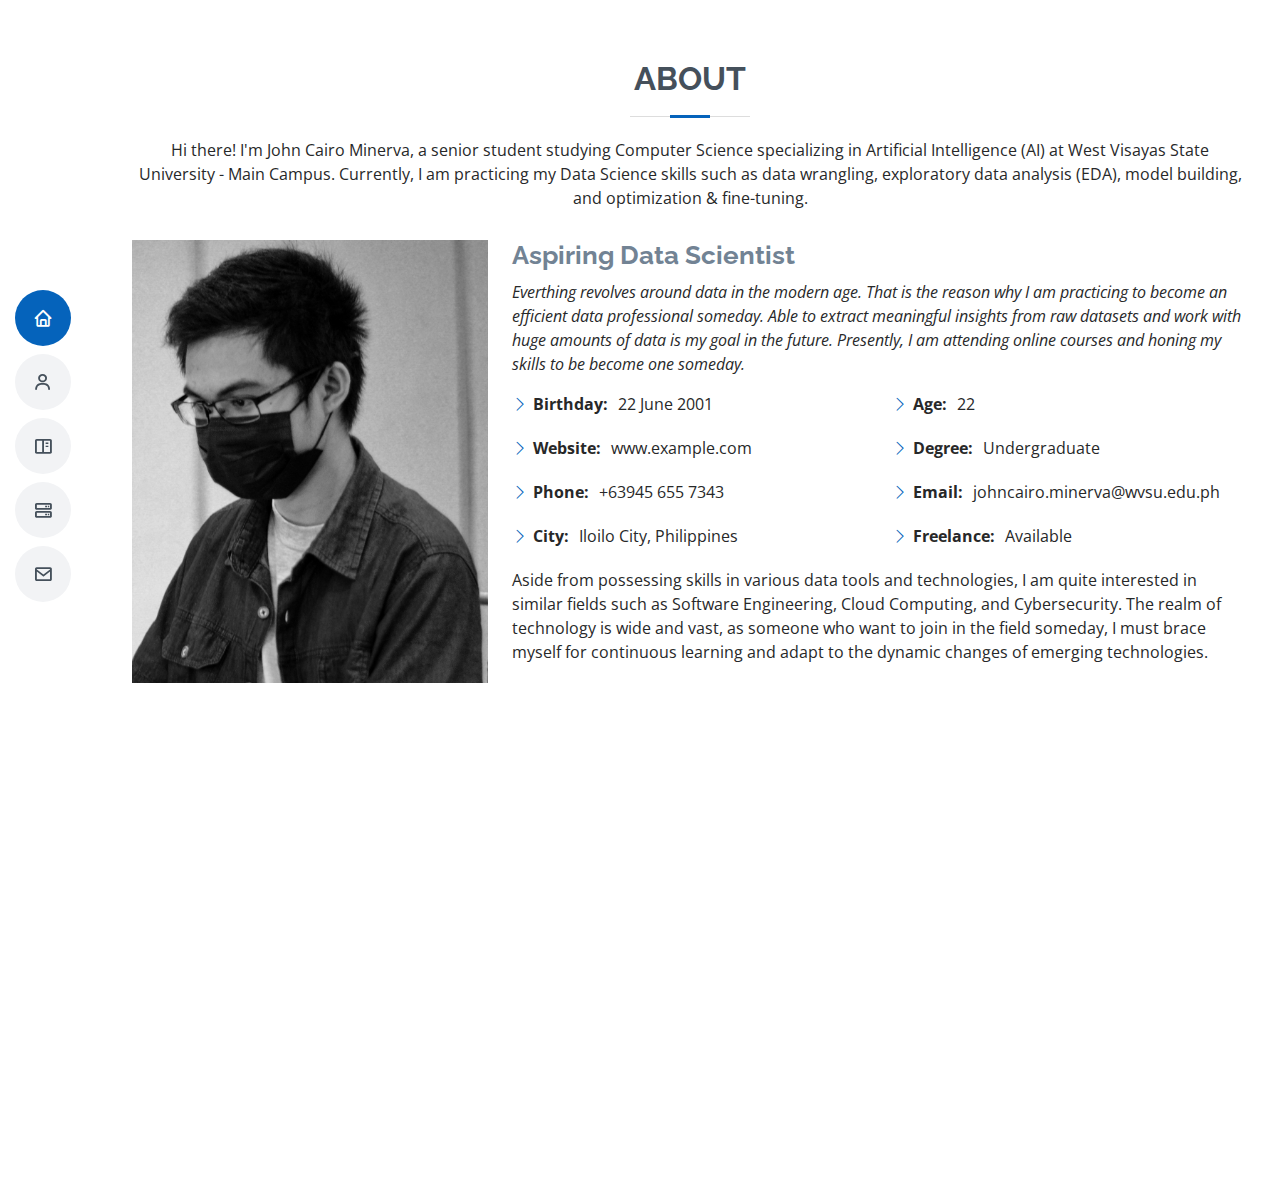
==== about.html @ c1e89b96 "Add files via upload" ====
<!DOCTYPE html>
<html lang="en">

<head>
  <meta charset="utf-8">
  <meta content="width=device-width, initial-scale=1.0" name="viewport">

  <title>John Cairo Minerva</title>
  <meta content="" name="description">
  <meta content="" name="keywords">

  <!-- Google Fonts -->
  <link href="https://fonts.googleapis.com/css?family=Open+Sans:300,300i,400,400i,600,600i,700,700i|Raleway:300,300i,400,400i,500,500i,600,600i,700,700i|Poppins:300,300i,400,400i,500,500i,600,600i,700,700i" rel="stylesheet">

  <!-- Vendor CSS Files -->
  <link href="assets/vendor/aos/aos.css" rel="stylesheet">
  <link href="assets/vendor/bootstrap/css/bootstrap.min.css" rel="stylesheet">
  <link href="assets/vendor/bootstrap-icons/bootstrap-icons.css" rel="stylesheet">
  <link href="assets/vendor/boxicons/css/boxicons.min.css" rel="stylesheet">
  <link href="assets/vendor/glightbox/css/glightbox.min.css" rel="stylesheet">
  <link href="assets/vendor/swiper/swiper-bundle.min.css" rel="stylesheet">

  <!-- Template Main CSS File -->
  <link href="assets/css/style.css" rel="stylesheet">

</head>

<body>

  <!-- ======= Mobile nav toggle button ======= -->
  <!-- <button type="button" class="mobile-nav-toggle d-xl-none"><i class="bi bi-list mobile-nav-toggle"></i></button> -->
  <i class="bi bi-list mobile-nav-toggle d-lg-none"></i>
  <!-- ======= Header ======= -->
  <header id="header" class="d-flex flex-column justify-content-center">

    <nav id="navbar" class="navbar nav-menu">
      <ul>
        <li><a href="./index" class="nav-link scrollto active"><i class="bx bx-home"></i> <span>Home</span></a></li>
        <li><a href="./about" class="nav-link scrollto"><i class="bx bx-user"></i> <span>About</span></a></li>
        <li><a href="./resume" class="nav-link scrollto"><i class="bx bx-book-content"></i> <span>Resume</span></a></li>
        <li><a href="./facts" class="nav-link scrollto"><i class="bx bx-server"></i> <span>Facts</span></a></li>
        <li><a href="./contact" class="nav-link scrollto"><i class="bx bx-envelope"></i> <span>Contact</span></a></li>
      </ul>
    </nav><!-- .nav-menu -->

  </header><!-- End Header -->

  <main id="main">

    <!-- ======= About Section ======= -->
    <section id="about" class="about">
      <div class="container" data-aos="fade-up">

        <div class="section-title">
          <h2>About</h2>
          <p>Hi there! I'm John Cairo Minerva, a senior student studying Computer Science specializing in Artificial Intelligence (AI) 
            at West Visayas State University - Main Campus. Currently, I am practicing my Data Science skills such as data wrangling, 
            exploratory data analysis (EDA), model building, and optimization & fine-tuning.</p>
        </div>

        <div class="row">
          <div class="col-lg-4">
            <img src="assets/img/profile-image.jpeg" class="img-fluid" alt="">
          </div>
          <div class="col-lg-8 pt-4 pt-lg-0 content">
            <h3>Aspiring Data Scientist</h3>
            <p class="fst-italic">
              Everthing revolves around data in the modern age. That is the reason why I am practicing to become an efficient data
              professional someday. Able to extract meaningful insights from raw datasets and work with huge amounts of data is my goal in
              the future. Presently, I am attending online courses and honing my skills to be become one someday.
            </p>
            <div class="row">
              <div class="col-lg-6">
                <ul>
                  <li><i class="bi bi-chevron-right"></i> <strong>Birthday:</strong> <span>22 June 2001</span></li>
                  <li><i class="bi bi-chevron-right"></i> <strong>Website:</strong> <span>www.example.com</span></li>
                  <li><i class="bi bi-chevron-right"></i> <strong>Phone:</strong> <span>+63945 655 7343</span></li>
                  <li><i class="bi bi-chevron-right"></i> <strong>City:</strong> <span>Iloilo City, Philippines</span></li>
                </ul>
              </div>
              <div class="col-lg-6">
                <ul>
                  <li><i class="bi bi-chevron-right"></i> <strong>Age:</strong> <span>22</span></li>
                  <li><i class="bi bi-chevron-right"></i> <strong>Degree:</strong> <span>Undergraduate</span></li>
                  <li><i class="bi bi-chevron-right"></i> <strong>Email:</strong> <span>johncairo.minerva@wvsu.edu.ph</span></li>
                  <li><i class="bi bi-chevron-right"></i> <strong>Freelance:</strong> <span>Available</span></li>
                </ul>
              </div>
            </div>
            <p>
              Aside from possessing skills in various data tools and technologies, I am quite interested in similar fields such as Software Engineering, 
              Cloud Computing, and Cybersecurity. The realm of technology is wide and vast, as someone who want to join in the field someday, I must 
              brace myself for continuous learning and adapt to the dynamic changes of emerging technologies. 
            </p>
          </div>
        </div>

      </div>
    </section><!-- End About Section -->

    <!-- ======= Skills Section ======= -->
    <section id="skills" class="skills section-bg">
      <div class="container" data-aos="fade-up">

        <div class="section-title">
          <h2>Skills</h2>
          <p>With a versatile skill set in various data tools and technologies, here is my current skill set levels in different areas in data 
            related fields. These competencies reflect my commitment to staying at the forefront of technology and contribute to dynamic and 
            innovative projects.</p>
        </div>

        <div class="row skills-content">

          <div class="col-lg-6">

            <div class="progress">
              <span class="skill">Data Analysis <i class="val">95%</i></span>
              <div class="progress-bar-wrap">
                <div class="progress-bar" role="progressbar" aria-valuenow="95" aria-valuemin="0" aria-valuemax="100"></div>
              </div>
            </div>

            <div class="progress">
              <span class="skill">Machine Learning <i class="val">85%</i></span>
              <div class="progress-bar-wrap">
                <div class="progress-bar" role="progressbar" aria-valuenow="85" aria-valuemin="0" aria-valuemax="100"></div>
              </div>
            </div>

            <div class="progress">
              <span class="skill">Business Intelligence <i class="val">75%</i></span>
              <div class="progress-bar-wrap">
                <div class="progress-bar" role="progressbar" aria-valuenow="75" aria-valuemin="0" aria-valuemax="100"></div>
              </div>
            </div>

          </div>

          <div class="col-lg-6">

            <div class="progress">
              <span class="skill">Data Engineering <i class="val">75%</i></span>
              <div class="progress-bar-wrap">
                <div class="progress-bar" role="progressbar" aria-valuenow="75" aria-valuemin="0" aria-valuemax="100"></div>
              </div>
            </div>

            <div class="progress">
              <span class="skill">Web Development <i class="val">60%</i></span>
              <div class="progress-bar-wrap">
                <div class="progress-bar" role="progressbar" aria-valuenow="60" aria-valuemin="0" aria-valuemax="100"></div>
              </div>
            </div>

            <div class="progress">
              <span class="skill">Cloud DevOps <i class="val">45%</i></span>
              <div class="progress-bar-wrap">
                <div class="progress-bar" role="progressbar" aria-valuenow="45" aria-valuemin="0" aria-valuemax="100"></div>
              </div>
            </div>

          </div>

        </div>

      </div>
    </section><!-- End Skills Section -->

  </main><!-- End #main -->

  <!-- Vendor JS Files -->
  <script src="assets/vendor/purecounter/purecounter_vanilla.js"></script>
  <script src="assets/vendor/aos/aos.js"></script>
  <script src="assets/vendor/bootstrap/js/bootstrap.bundle.min.js"></script>
  <script src="assets/vendor/glightbox/js/glightbox.min.js"></script>
  <script src="assets/vendor/isotope-layout/isotope.pkgd.min.js"></script>
  <script src="assets/vendor/swiper/swiper-bundle.min.js"></script>
  <script src="assets/vendor/typed.js/typed.umd.js"></script>
  <script src="assets/vendor/waypoints/noframework.waypoints.js"></script>
  <script src="assets/vendor/php-email-form/validate.js"></script>

  <!-- Template Main JS File -->
  <script src="assets/js/main.js"></script>

</body>

</html>
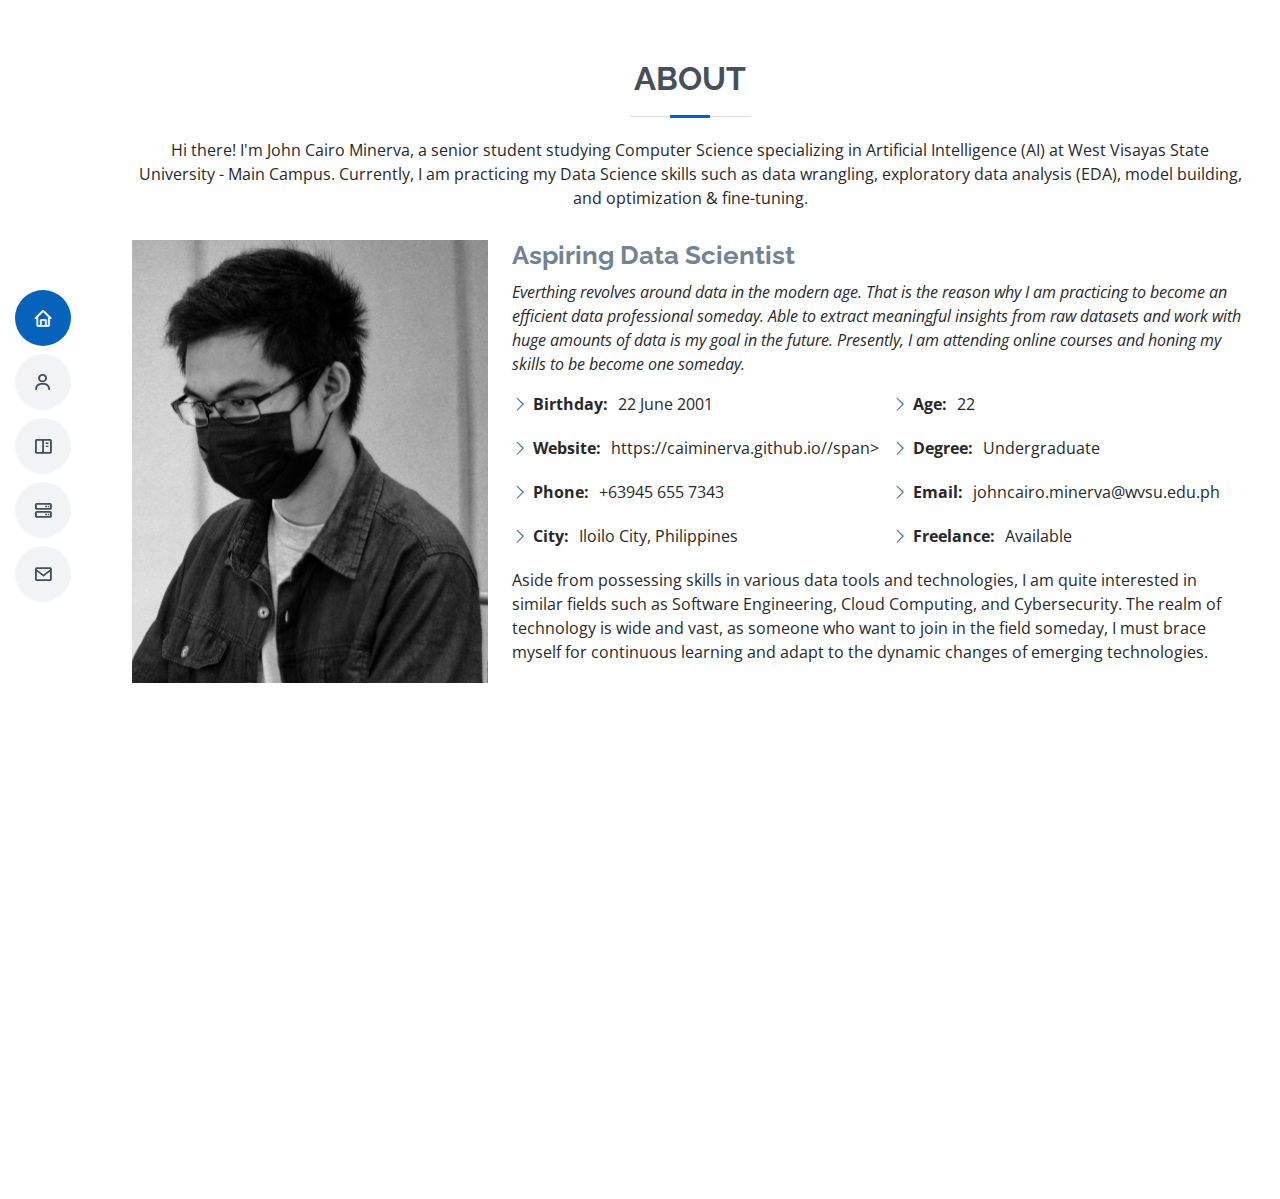
==== commit 3a8545e9: "Update about.html" ====
--- a/about.html
+++ b/about.html
@@ -73,7 +73,7 @@
               <div class="col-lg-6">
                 <ul>
                   <li><i class="bi bi-chevron-right"></i> <strong>Birthday:</strong> <span>22 June 2001</span></li>
-                  <li><i class="bi bi-chevron-right"></i> <strong>Website:</strong> <span>www.example.com</span></li>
+                  <li><i class="bi bi-chevron-right"></i> <strong>Website:</strong> <span>https://caiminerva.github.io//span></li>
                   <li><i class="bi bi-chevron-right"></i> <strong>Phone:</strong> <span>+63945 655 7343</span></li>
                   <li><i class="bi bi-chevron-right"></i> <strong>City:</strong> <span>Iloilo City, Philippines</span></li>
                 </ul>
@@ -184,4 +184,4 @@
 
 </body>
 
-</html>+</html>
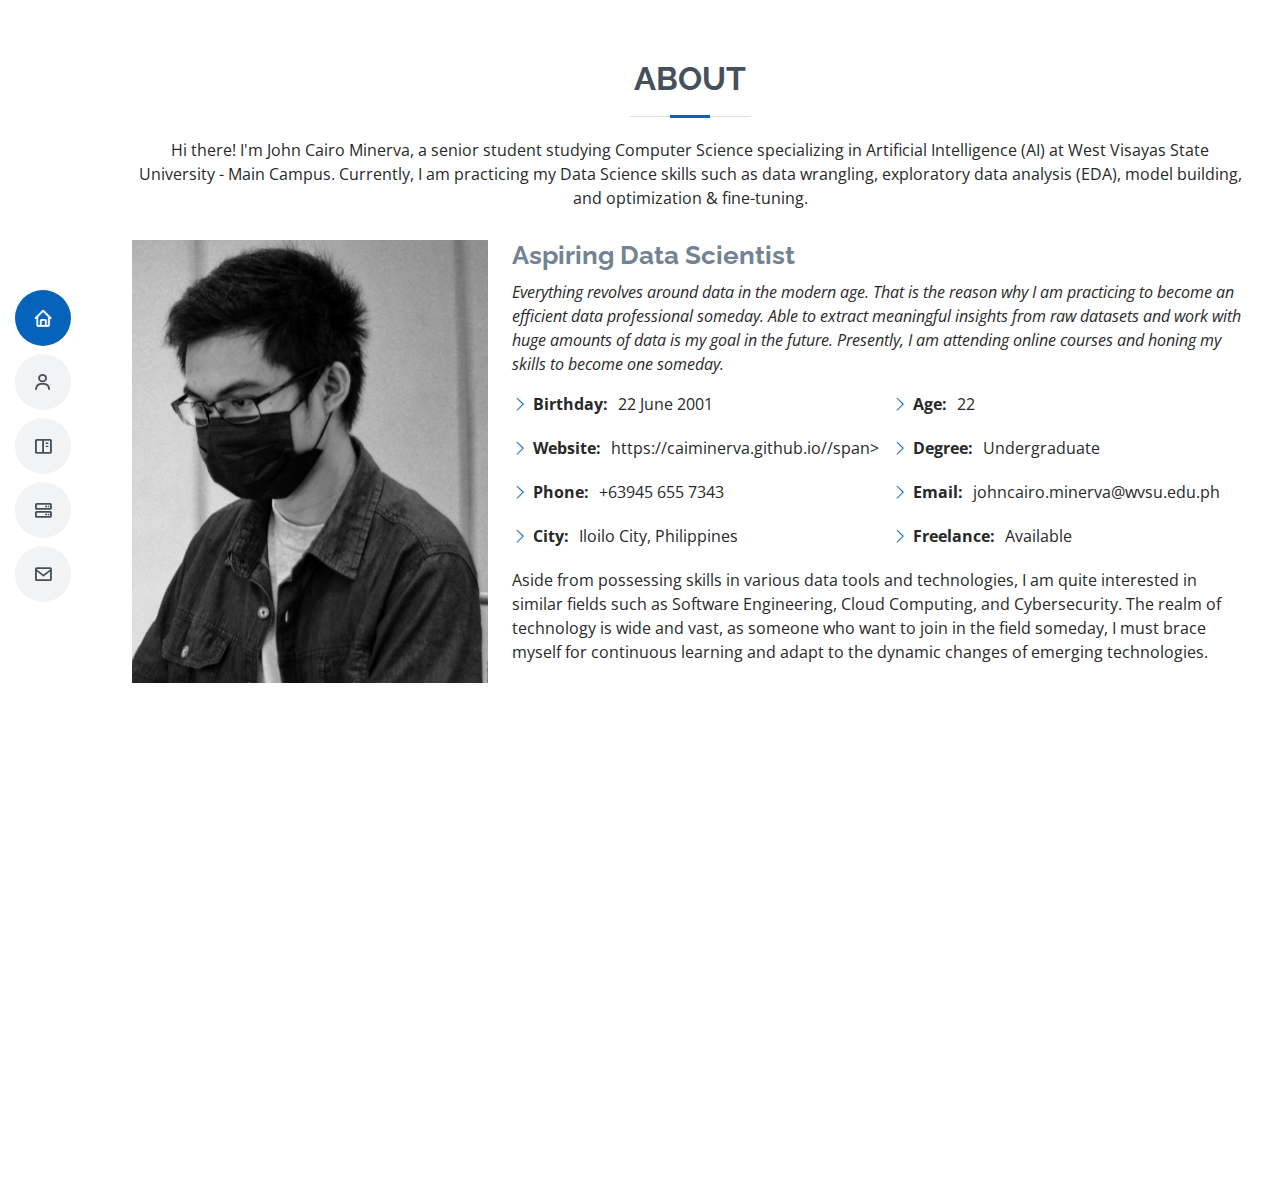
==== commit 1df45c41: "Update about.html" ====
--- a/about.html
+++ b/about.html
@@ -65,9 +65,9 @@
           <div class="col-lg-8 pt-4 pt-lg-0 content">
             <h3>Aspiring Data Scientist</h3>
             <p class="fst-italic">
-              Everthing revolves around data in the modern age. That is the reason why I am practicing to become an efficient data
+              Everything revolves around data in the modern age. That is the reason why I am practicing to become an efficient data
               professional someday. Able to extract meaningful insights from raw datasets and work with huge amounts of data is my goal in
-              the future. Presently, I am attending online courses and honing my skills to be become one someday.
+              the future. Presently, I am attending online courses and honing my skills to become one someday.
             </p>
             <div class="row">
               <div class="col-lg-6">
@@ -104,8 +104,8 @@
 
         <div class="section-title">
           <h2>Skills</h2>
-          <p>With a versatile skill set in various data tools and technologies, here is my current skill set levels in different areas in data 
-            related fields. These competencies reflect my commitment to staying at the forefront of technology and contribute to dynamic and 
+          <p>With a versatile skill set in various data tools and technologies, here are my current skill set levels in different areas in data-related
+            fields. These competencies reflect my commitment to staying at the forefront of technology and contributing to dynamic and 
             innovative projects.</p>
         </div>
 
--- a/assets/css/style.css
+++ b/assets/css/style.css
@@ -1,11 +1,3 @@
-/**
-* Template Name: MyResume
-* Updated: Jan 29 2024 with Bootstrap v5.3.2
-* Template URL: https://bootstrapmade.com/free-html-bootstrap-template-my-resume/
-* Author: BootstrapMade.com
-* License: https://bootstrapmade.com/license/
-*/
-
 /*--------------------------------------------------------------
 # General
 --------------------------------------------------------------*/
@@ -854,4 +846,4 @@
   100% {
     transform: rotate(360deg);
   }
-}+}
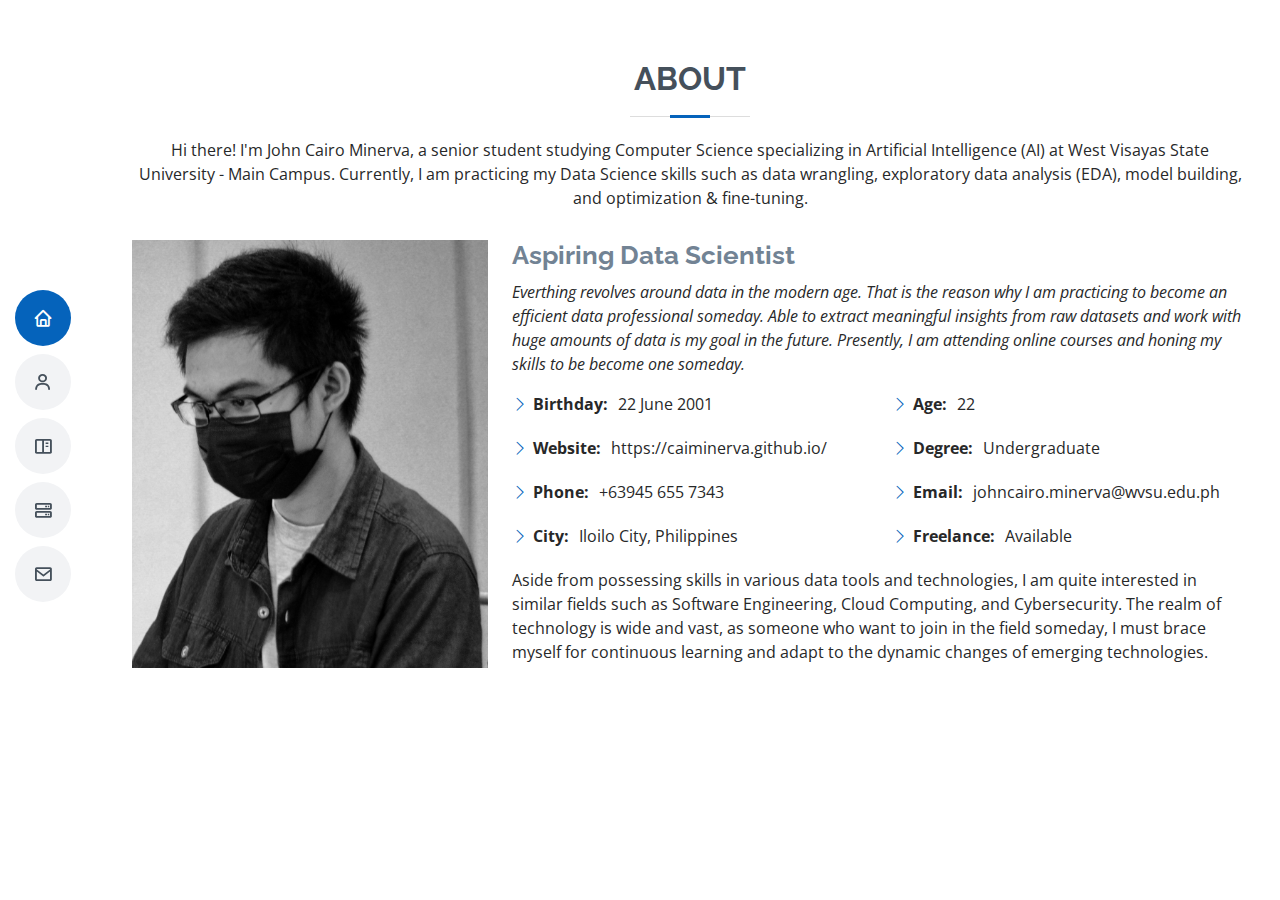
==== commit 0eb8cfb1: "Add files via upload" ====
--- a/about.html
+++ b/about.html
@@ -65,15 +65,15 @@
           <div class="col-lg-8 pt-4 pt-lg-0 content">
             <h3>Aspiring Data Scientist</h3>
             <p class="fst-italic">
-              Everything revolves around data in the modern age. That is the reason why I am practicing to become an efficient data
+              Everthing revolves around data in the modern age. That is the reason why I am practicing to become an efficient data
               professional someday. Able to extract meaningful insights from raw datasets and work with huge amounts of data is my goal in
-              the future. Presently, I am attending online courses and honing my skills to become one someday.
+              the future. Presently, I am attending online courses and honing my skills to be become one someday.
             </p>
             <div class="row">
               <div class="col-lg-6">
                 <ul>
                   <li><i class="bi bi-chevron-right"></i> <strong>Birthday:</strong> <span>22 June 2001</span></li>
-                  <li><i class="bi bi-chevron-right"></i> <strong>Website:</strong> <span>https://caiminerva.github.io//span></li>
+                  <li><i class="bi bi-chevron-right"></i> <strong>Website:</strong> <span>https://caiminerva.github.io/</span></li>
                   <li><i class="bi bi-chevron-right"></i> <strong>Phone:</strong> <span>+63945 655 7343</span></li>
                   <li><i class="bi bi-chevron-right"></i> <strong>City:</strong> <span>Iloilo City, Philippines</span></li>
                 </ul>
@@ -98,74 +98,6 @@
       </div>
     </section><!-- End About Section -->
 
-    <!-- ======= Skills Section ======= -->
-    <section id="skills" class="skills section-bg">
-      <div class="container" data-aos="fade-up">
-
-        <div class="section-title">
-          <h2>Skills</h2>
-          <p>With a versatile skill set in various data tools and technologies, here are my current skill set levels in different areas in data-related
-            fields. These competencies reflect my commitment to staying at the forefront of technology and contributing to dynamic and 
-            innovative projects.</p>
-        </div>
-
-        <div class="row skills-content">
-
-          <div class="col-lg-6">
-
-            <div class="progress">
-              <span class="skill">Data Analysis <i class="val">95%</i></span>
-              <div class="progress-bar-wrap">
-                <div class="progress-bar" role="progressbar" aria-valuenow="95" aria-valuemin="0" aria-valuemax="100"></div>
-              </div>
-            </div>
-
-            <div class="progress">
-              <span class="skill">Machine Learning <i class="val">85%</i></span>
-              <div class="progress-bar-wrap">
-                <div class="progress-bar" role="progressbar" aria-valuenow="85" aria-valuemin="0" aria-valuemax="100"></div>
-              </div>
-            </div>
-
-            <div class="progress">
-              <span class="skill">Business Intelligence <i class="val">75%</i></span>
-              <div class="progress-bar-wrap">
-                <div class="progress-bar" role="progressbar" aria-valuenow="75" aria-valuemin="0" aria-valuemax="100"></div>
-              </div>
-            </div>
-
-          </div>
-
-          <div class="col-lg-6">
-
-            <div class="progress">
-              <span class="skill">Data Engineering <i class="val">75%</i></span>
-              <div class="progress-bar-wrap">
-                <div class="progress-bar" role="progressbar" aria-valuenow="75" aria-valuemin="0" aria-valuemax="100"></div>
-              </div>
-            </div>
-
-            <div class="progress">
-              <span class="skill">Web Development <i class="val">60%</i></span>
-              <div class="progress-bar-wrap">
-                <div class="progress-bar" role="progressbar" aria-valuenow="60" aria-valuemin="0" aria-valuemax="100"></div>
-              </div>
-            </div>
-
-            <div class="progress">
-              <span class="skill">Cloud DevOps <i class="val">45%</i></span>
-              <div class="progress-bar-wrap">
-                <div class="progress-bar" role="progressbar" aria-valuenow="45" aria-valuemin="0" aria-valuemax="100"></div>
-              </div>
-            </div>
-
-          </div>
-
-        </div>
-
-      </div>
-    </section><!-- End Skills Section -->
-
   </main><!-- End #main -->
 
   <!-- Vendor JS Files -->
@@ -184,4 +116,4 @@
 
 </body>
 
-</html>
+</html>